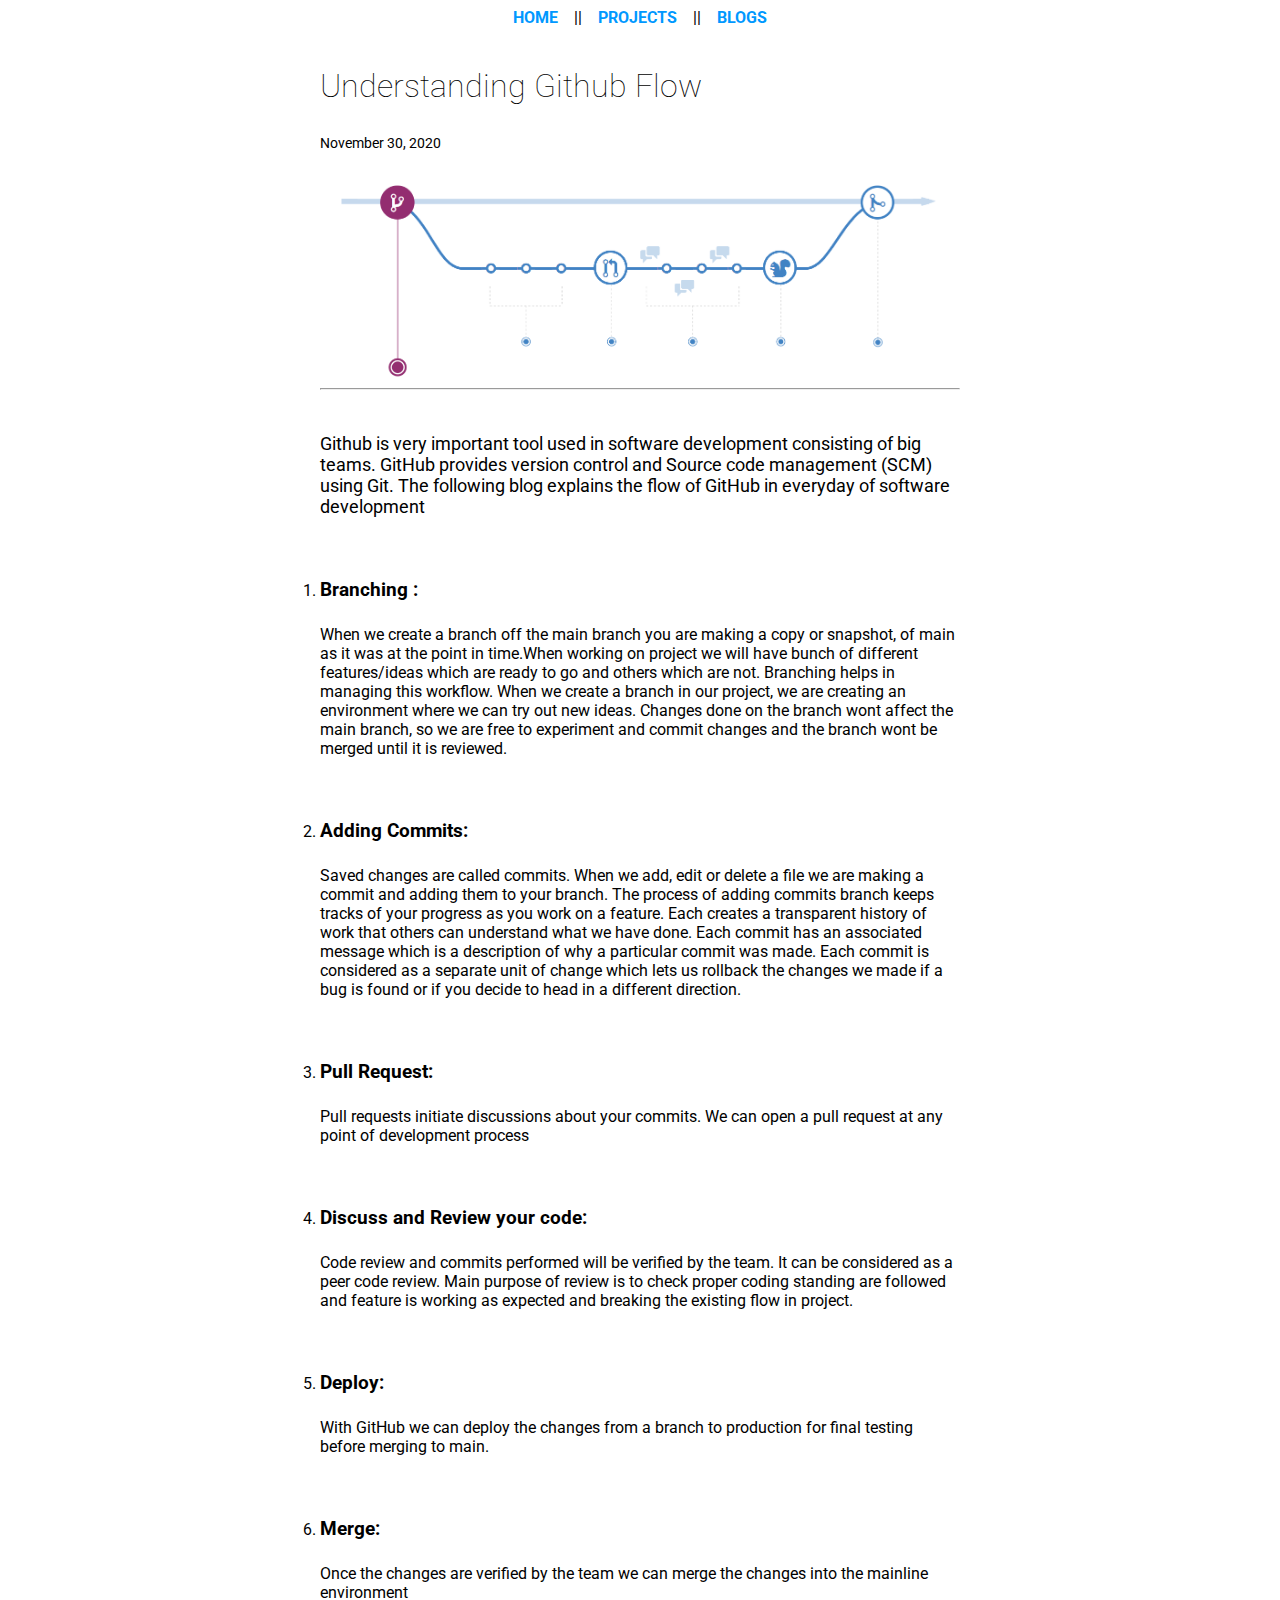
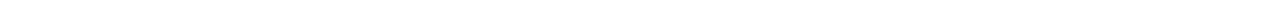
==== blog-2.html @ 04a71428 "New blog-2" ====
<!DOCTYPE html>
<html lang="en">

<head>
    <meta charset="UTF-8">
    <meta name="viewport" content="width=device-width, initial-scale=1.0">
    <link rel="stylesheet" href="blog-1.css">
    <title>Understanding Github Flow</title>
</head>

<body>
    <header>
        <nav>
            <ul>
                <li><a href="index.html">Home</a></li>
                <li>||</li>
                <li><a href="projects.html">Projects</a></li>
                <li>||</li>
                <li><a href="blogs.html">Blogs</a></li>
            </ul>
        </nav>
    </header>
    <main>
        <div id="blog-title">
            <p>Understanding Github Flow</p>
        </div>
        <small>November 30, 2020</small>
        <img src="/images/github-flow.PNG" alt="">
        <article>
            <hr>
            <br>
            <p style="font-size: 18px;">Github is very important tool used in software development consisting of big teams. GitHub provides version control and Source code management (SCM) using Git. The following blog explains the flow of GitHub in everyday of software development</p>
            <br><br>
            <ol>
                <li>
                    <h3>Branching :</h3>
                    <p>
                        When we create a branch off the main branch you are making a copy or snapshot, of main as it was at the point in
                        time.When working on project we will have bunch of different features/ideas which are ready to go and others which
                        are not. Branching helps in managing this workflow. When we create a branch in our project, we are creating an
                        environment where we can try out new ideas.
                        Changes done on the branch wont affect the main branch, so we are free to experiment and commit changes and the
                        branch
                        wont be merged until it is reviewed.
                    </p>
                </li>
                <br>
                <br>
                <li>
                    <h3>Adding Commits:</h3>
                    <p>
                        Saved changes are called commits. When we add, edit or delete a file we are making a commit and adding them to your
                        branch. The process of adding
                        commits branch keeps tracks of your progress as you work on a feature. Each creates a transparent history of work
                        that others can understand what we have done. Each commit has an associated message which is a description of why a
                        particular commit was made. Each commit is considered as a separate unit of change which lets us rollback the
                        changes we made if a bug is found or
                        if you decide to head in a different direction.
                    </p>
                </li>
                <br>
                <br>
                <li>
                    <h3>Pull Request:</h3>
                    <p>
                        Pull requests initiate discussions about your commits.
                        We can open a pull request at any point of development process
                    </p>
                </li>
                <br>
                <br>
                <li>
                    <h3>Discuss and Review your code:</h3>
                    <p>Code review and commits performed will be verified by the team. It can be considered as a peer code review. Main purpose of review is to check proper coding standing are followed and feature is working as expected and breaking the existing flow in project.</p>
                </li>
                <br>
                <br>
               <li>
                    <h3>Deploy:</h3>
                    <p>With GitHub we can deploy the changes from a branch to production for final testing before merging to main.</p>
               </li>
            <br>
            <br>
               <li>
                    <h3>Merge:</h3>
                    <p>Once the changes are verified by the team we can merge the changes into the mainline environment </p>
               </li>
            </ol>
        </article>
    </main> 
</body>

</html>
---- blog-1.css ----
@import url('https://fonts.googleapis.com/css2?family=Roboto&display=swap');



*{
   margin: 0;
   padding: 0;
   box-sizing: border-box; 
}
body{
    font-family: 'Roboto', sans-serif;
}
nav{
    /* background-color: #020842f1; */
    width: 100%;
    margin: auto;
    /* height: 15vh; */
    /* border-bottom-left-radius: 5px; */
    /* border-bottom-right-radius: 5px; */
}
nav ul{
    /* position: relative;
    top: 30%;
    margin-left: 50%;    */
    display: flex;
    justify-content: center;
    align-content: flex-end;
}
nav li {
    list-style: none;
    margin: .5rem;
}
nav li a{
    text-transform: uppercase;
    color:#0098ff;
    text-decoration: none;
    font-size: 16px;
    font-weight: bolder;   
}
main {
    width: 50%;
    margin: 1rem auto;   
}
#blog-title{
    margin: 2rem 0 1rem 0;
    font-size: 32px;
    font-weight: 100;
}
main img{
    width: 100%;
    border-radius: 4px;
}
small{
    display: inline-block;
    margin: 1% 0 2% 0;
    font-size: 14px;
}
p{
    margin: 1.5rem auto;
}

@media only screen  and (max-width: 1080px)
{ 
    nav{
        width: 100%;
        height: auto;
    }
    nav ul li{
         display: block; 
         text-align: left; 
    }
    main{
        width: 100%;
    }
    main p{
        text-align: center;
    }
}

/* make nav bar responsive of blog 1 */
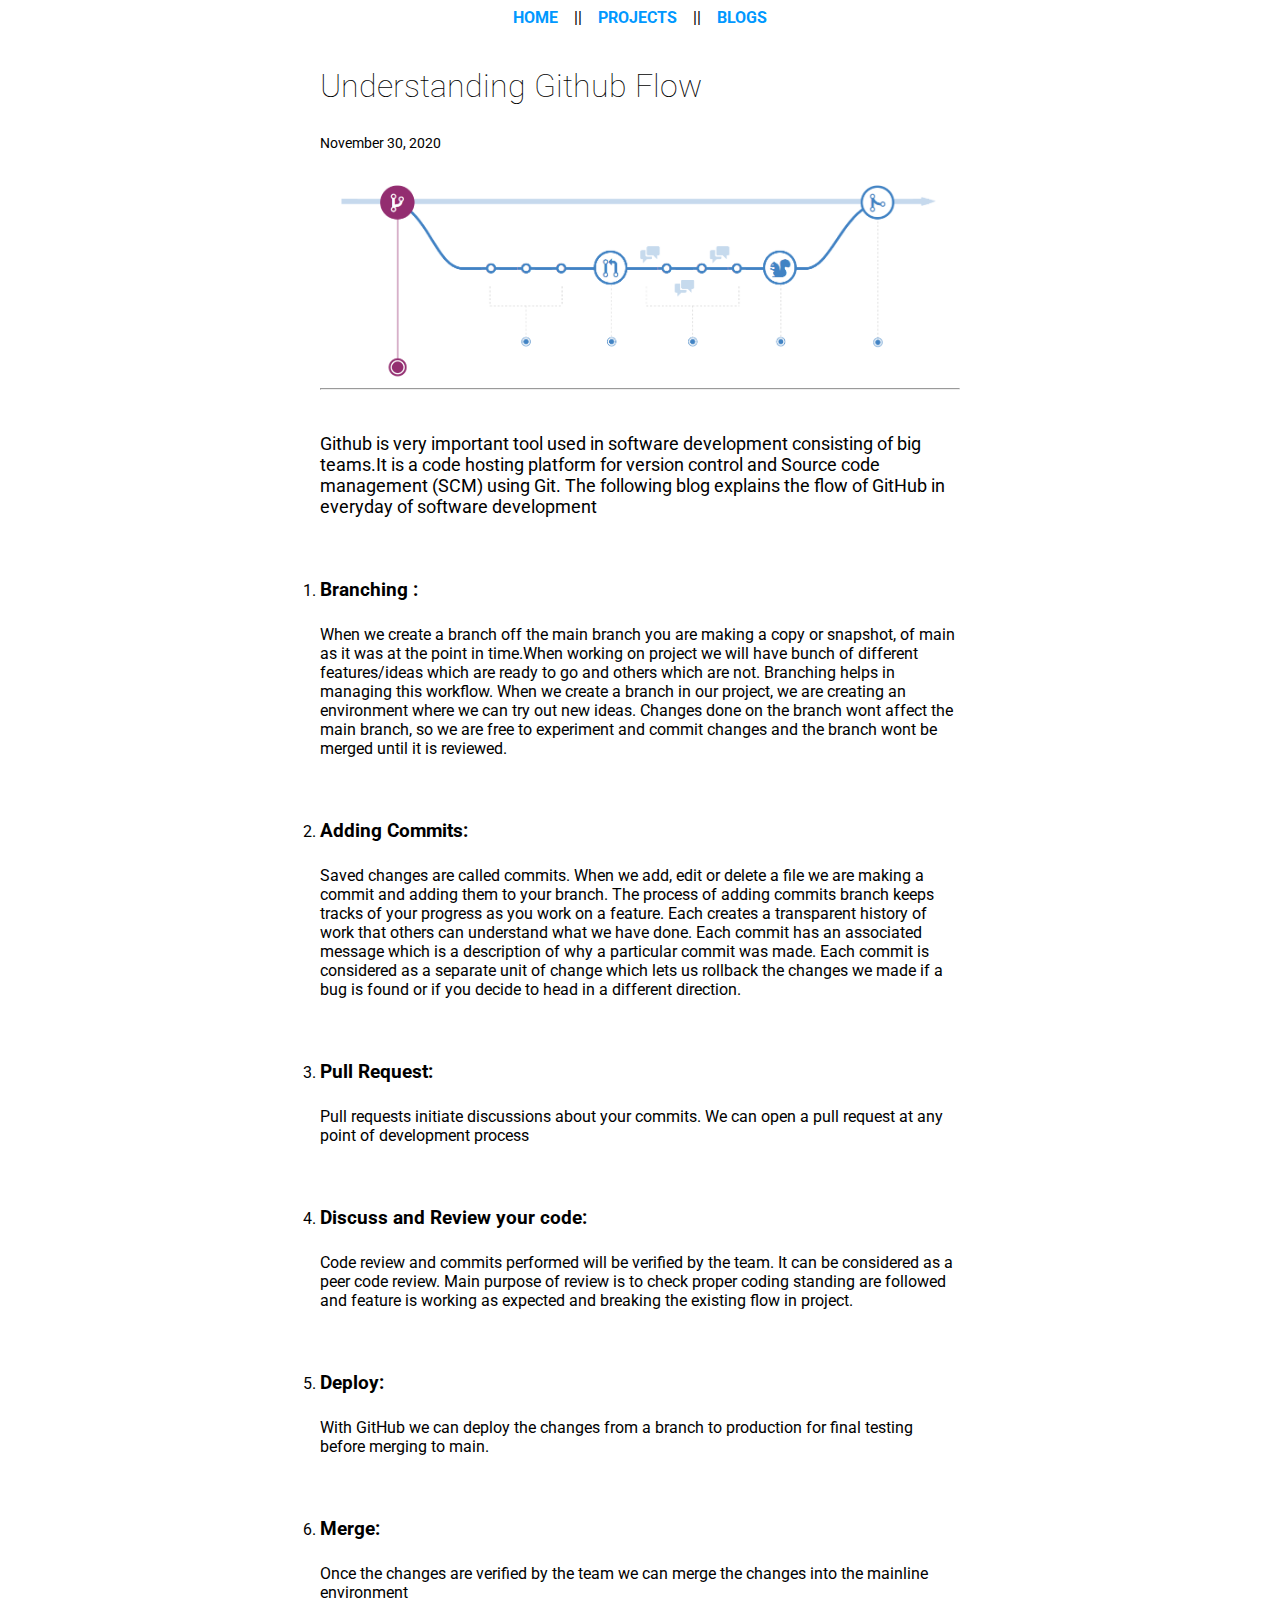
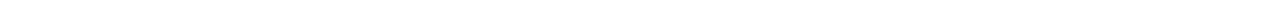
==== commit 68f34c8f: "def-update" ====
--- a/blog-2.html
+++ b/blog-2.html
@@ -29,7 +29,7 @@
         <article>
             <hr>
             <br>
-            <p style="font-size: 18px;">Github is very important tool used in software development consisting of big teams. GitHub provides version control and Source code management (SCM) using Git. The following blog explains the flow of GitHub in everyday of software development</p>
+            <p style="font-size: 18px;">Github is very important tool used in software development consisting of big teams.It is a code hosting platform for version control and Source code management (SCM) using Git. The following blog explains the flow of GitHub in everyday of software development</p>
             <br><br>
             <ol>
                 <li>
